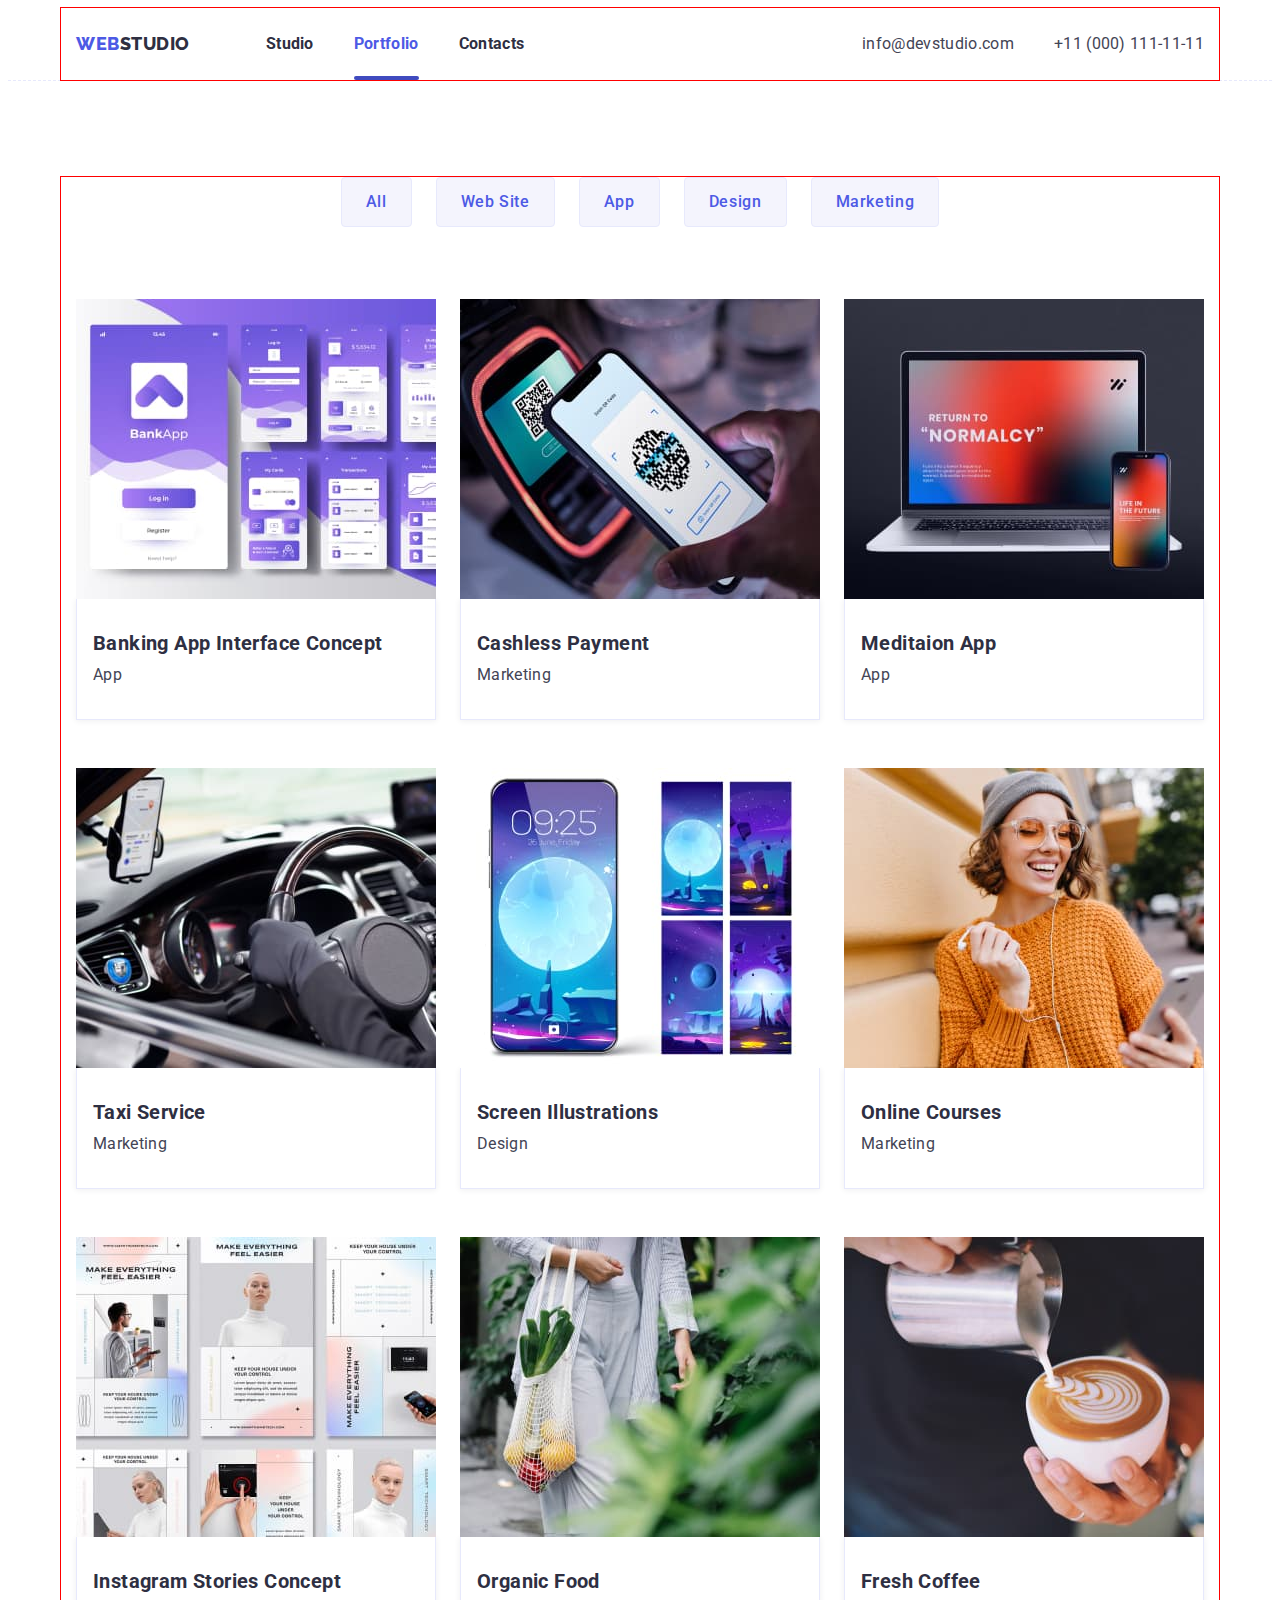
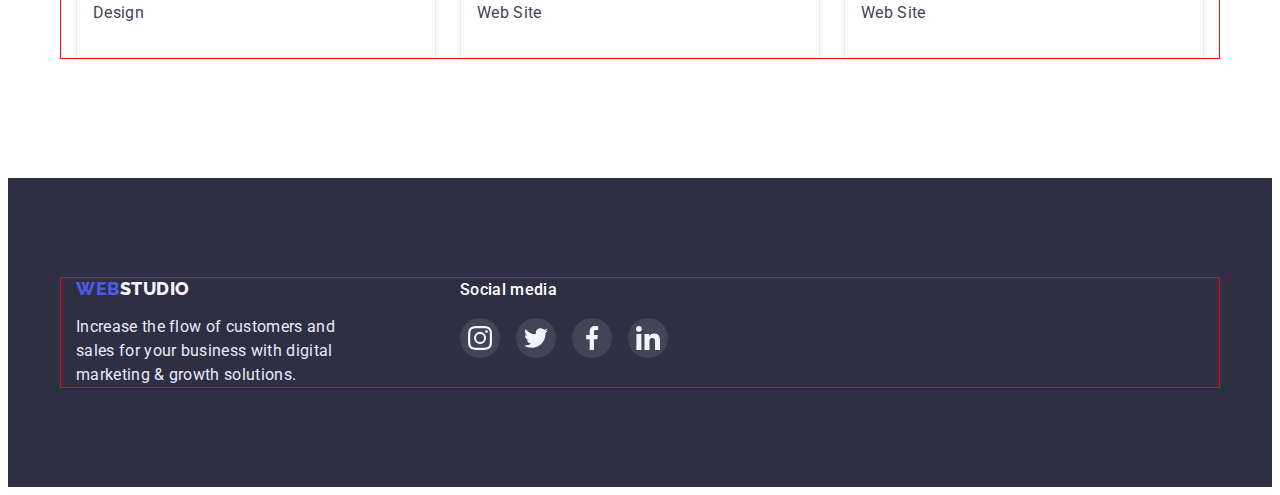
==== portfolio.html @ f3949ef2 "1" ====
<!DOCTYPE html>
<html lang="en">
  <head>
    <meta charset="UTF-8" />
    <meta http-equiv="X-UA-Compatible" content="IE=edge" />
    <meta name="viewport" content="width=device-width, initial-scale=1.0" />
    <title>Document</title>
    <link
      rel="stylesheet"
      href="https://cdnjs.cloudflare.com/ajax/libs/modern-normalize/1.1.0/modern-normalize.min.css"
      integrity="sha512-wpPYUAdjBVSE4KJnH1VR1HeZfpl1ub8YT/NKx4PuQ5NmX2tKuGu6U/JRp5y+Y8XG2tV+wKQpNHVUX03MfMFn9Q=="
      crossorigin="anonymous"
      referrerpolicy="no-referrer"
    />
    <link rel="stylesheet" href="./css/style.css" />
    <link rel="preconnect" href="https://fonts.googleapis.com" />
    <link rel="preconnect" href="https://fonts.gstatic.com" crossorigin />
    <link
      href="https://fonts.googleapis.com/css2?family=Montserrat:wght@400;700&family=Raleway:wght@800&family=Roboto:wght@400;500;700;900&display=swap"
      rel="stylesheet"
    />
  </head>
  <body>
    <header class="header">
      <div class="container header-container">
        <nav class="header-navigation">
          <a href="/" class="logo logo-color link">
            <span class="logo-accent">Web</span>Studio</a
          >
          <ul class="site-nav list">
            <li class="item">
              <a href="./index.html" class="link">Studio</a>
            </li>
            <li class="item">
              <a href="./portfolio.html" class="link current">Portfolio</a>
            </li>
            <li class="item"><a href="" class="link">Contacts</a></li>
          </ul>
        </nav>

        <!--Contakts-->
        <ul class="list contacts">
          <li>
            <a class="link link-text" href="mailto:info@devstudio.com"
              >info@devstudio.com</a
            >
          </li>
          <li>
            <a class="link link-text" href="tel:+11(000)111-11-11"
              >+11 (000) 111-11-11</a
            >
          </li>
        </ul>
      </div>
    </header>

    <main>
      <!-- ---------Portfolio--------- -->

      <section class="section-portfolio">
        <div class="container">
          <h1 class="visualy-hidden">Our portfolio</h1>
          <ul class="services">
            <li class="services-filter">
              <button type="button" class="services-button">All</button>
            </li>
            <li class="services-filter">
              <button type="button" class="services-button">Web Site</button>
            </li>
            <li class="services-filter">
              <button type="button" class="services-button">App</button>
            </li>
            <li class="services-filter">
              <button type="button" class="services-button">Design</button>
            </li>
            <li class="services-filter">
              <button type="button" class="services-button">Marketing</button>
            </li>
          </ul>

          <!-- ----------Services-list----------- -->
          <ul class="services-list">
            <li class="item types-services">
              <a class="services-wrap">
                <div class="services-item-wrap">
                  <img
                    src="./images/Portfolio1.jpg"
                    alt="application tabs from the phone"
                    width="360"
                  />
                  <p class="services-overlay">
                    14 Stylish and User-Friendly App Design Concepts · Task Manager
                    App · Calorie Tracker App · Exotic Fruit Ecommerce App · Cloud
                    Storage App
                  </p>
                </div>
                <div class="services-captions">
                  <h3 class="section-title">Banking App Interface Concept</h3>
                  <p class="section-text">App</p>
                </div>
              </a>
            </li>
            <li class="item types-services">
              <div class="services-item-wrap">
                <img
                  src="./images/Portfolio2.jpg"
                  alt="blue background"
                  width="360"
                />
                <p class="services-overlay">
                  14 Stylish and User-Friendly App Design Concepts · Task Manager
                  App · Calorie Tracker App · Exotic Fruit Ecommerce App · Cloud
                  Storage App
                </p>
              </div>
              <div class="services-captions">
                <h3 class="section-title">Cashless Payment</h3>
                <p class="section-text">Marketing</p>
              </div>
            </li>
            <li class="item types-services">
              <div class="services-item-wrap">
                <img
                  src="./images/Portfolio3.jpg"
                  alt="an image of a laptop and a smartphone"
                  width="360"
                />
                <p class="services-overlay">
                  14 Stylish and User-Friendly App Design Concepts · Task Manager
                  App · Calorie Tracker App · Exotic Fruit Ecommerce App · Cloud
                  Storage App
                </p>
              </div>
              <div class="services-captions">
                <h3 class="section-title">Meditaion App</h3>
                <p class="section-text">App</p>
              </div>
            </li>
            <li class="item types-services">
              <div class="services-item-wrap">
                <img
                  src="./images/Portfolio4.jpg"
                  alt="smartphone taxi service application"
                  width="360"
                />
                <p class="services-overlay">
                  14 Stylish and User-Friendly App Design Concepts · Task Manager
                  App · Calorie Tracker App · Exotic Fruit Ecommerce App · Cloud
                  Storage App
                </p>
              </div>
              <div class="services-captions">
                <h3 class="section-title">Taxi Service</h3>
                <p class="section-text">Marketing</p>
              </div>
            </li>
            <li class="item types-services">
              <div class="services-item-wrap">
                <img
                  src="./images/Portfolio5.jpg"
                  alt="screen Illustrations with Moon and Space"
                  width="360"
                />
                <p class="services-overlay">
                  14 Stylish and User-Friendly App Design Concepts · Task Manager
                  App · Calorie Tracker App · Exotic Fruit Ecommerce App · Cloud
                  Storage App
                </p>
              </div>
              <div class="services-captions">
                <h3 class="section-title">Screen Illustrations</h3>
                <p class="section-text">Design</p>
              </div>
            </li>
            <li class="item types-services">
             <div class="services-item-wrap">
                <img
                  src="./images/Portfolio6.jpg"
                  alt="a woman in headphones with a smartphone listens to music or courses"
                  width="360"
                />
                <p class="services-overlay">
                  14 Stylish and User-Friendly App Design Concepts · Task Manager
                  App · Calorie Tracker App · Exotic Fruit Ecommerce App · Cloud
                  Storage App
                </p>
             </div>
              <div class="services-captions">
                <h3 class="section-title">Online Courses</h3>
                <p class="section-text">Marketing</p>
              </div>
            </li>
            <li class="item types-services">
              <div class="services-item-wrap">
                <img
                  src="./images/Portfolio7.jpg"
                  alt="application with instagram stories concept"
                  width="360"
                />
                <p class="services-overlay">
                  14 Stylish and User-Friendly App Design Concepts · Task Manager
                  App · Calorie Tracker App · Exotic Fruit Ecommerce App · Cloud
                  Storage App
                </p>
              </div>
              <div class="services-captions">
                <h3 class="section-title">Instagram Stories Concept</h3>
                <p class="section-text">Design</p>
              </div>
            </li>
            <li class="item types-services">
              <div class="services-item-wrap">
                <img
                  src="./images/Portfolio8.jpg"
                  alt="mesh bag with organic food"
                  width="360"
                />
                <p class="services-overlay">
                  14 Stylish and User-Friendly App Design Concepts · Task Manager
                  App · Calorie Tracker App · Exotic Fruit Ecommerce App · Cloud
                  Storage App
                </p>
              </div>
              <div class="services-captions">
                <h3 class="section-title">Organic Food</h3>
                <p class="section-text">Web Site</p>
              </div>
            </li>
            <li class="item types-services">
              <div class="services-item-wrap">
                <img
                  src="./images/Portfolio9.jpg"
                  alt="a cup coffee with milk"
                  width="360"
                />
                <p class="services-overlay">
                  14 Stylish and User-Friendly App Design Concepts · Task Manager
                  App · Calorie Tracker App · Exotic Fruit Ecommerce App · Cloud
                  Storage App
                </p>
              </div>
              <div class="services-captions">
                <h3 class="section-title">Fresh Coffee</h3>
                <p class="section-text">Web Site</p>
              </div>
            </li>
          </ul>
        </div>
      </section>
    </main>
    <!--Footer-->
    <footer class="footer">
      <div class="container footer-cover">
        <div>
          <a href="/" class="footer-logo link">
            <span class="logo-accent">Web</span> Studio
          </a>
          <p class="footer-text">
            Increase the flow of customers and sales for your business with
            digital marketing & growth solutions.
          </p>
        </div>
        <div class="footer-soc">
          <p class="footer-media">Social media</p>
          <ul class="footer-list list">
            <li class="footer-item">
              <a href="" class="footer-link link">
                <svg class="footer-icons">
                  <use
                    href="./images/icons.svg#icon-instagram"
                    width="24"
                    height="24"
                  ></use>
                </svg>
              </a>
            </li>
            <li class="footer-item">
              <a href="" class="footer-link link">
                <svg class="footer-icons">
                  <use
                    href="./images/icons.svg#icon-twitter"
                    width="24"
                    height="24"
                  ></use>
                </svg>
              </a>
            </li>
            <li class="footer-item">
              <a href="" class="footer-link link">
                <svg class="footer-icons">
                  <use
                    href="./images/icons.svg#icon-facebook"
                    width="24"
                    height="24"
                  ></use>
                </svg>
              </a>
            </li>
            <li class="footer-item">
              <a href="" class="footer-link link">
                <svg class="footer-icons">
                  <use
                    href="./images/icons.svg#icon-linkedin"
                    width="24"
                    height="24"
                  ></use>
                </svg>
              </a>
            </li>
          </ul>
        </div>
      </div>
    </footer>
  </body>
</html>
---- css/style.css ----
:root {
  --primary-text-color: #434455;
  --nav-text-color: #2e2f42;
  --title-text-color: #2e2f42;
  --accent-color: #4d5ae5;
  --hover-background-color: #404BBF;
  --second-accent-color: #ffffff;
  --logo-color: #2e2f42;
  --team-name-color: #2e2f42;
  --section-title-color: #2e2f42;
  --background-dark-color: #2e2f42;
  --background-light-color: #f4f4fd;
  --customers-icon-color: #8E8F99;
}

body {
  background-color: #ffffff;
  color: var(--primary-text-color);
  font-family: "Roboto", sans-serif;
}

* {
  box-sizing: border-box;
}

h1,
h2,
h3,
h4,
h5,
h6,
p {
  margin: 0;
}

ul,
ol {
  margin: 0;
  padding-left: 0;
}

img {
  display: block;
  max-width: 100%;
  height: auto;
}

.container {
  width: 1158px;
  padding-left: 15px;
  padding-right: 15px;
  margin: 0 auto;
  outline: 1px solid red;
}

ul {
  list-style: none;
}

.list {
  list-style: none;
}

.link {
  text-decoration: none;
}

/* ---------Header------------ */


.header {
  border-bottom-width: 1px;
  border-bottom-style: dashed;
  border-bottom-color: #E7E9FC;
}

.header-container {
  display: flex;
}

.header-navigation {
  display: flex;
  align-items: center;
  margin-right: auto;
}

.logo {
  display: flex;
  align-items: center;
  padding-top: 24px;
  padding-bottom: 24px;
  margin-right: 76px;

  font-family: "Raleway";
  font-weight: 800;
  font-size: 18px;
  line-height: 1.33;
  letter-spacing: 0.03em;
  text-transform: uppercase;
  color: var(--logo-color);
}

.logo-accent {
  color: var(--accent-color);
}

/*----- Site nav------ */
.site-nav {
  display: flex;
}

.site-nav .item {
  margin-right: 40px;
}

.site-nav .item:last-child {
  margin-right: 0;
}

.site-nav .link {
  position: relative;
  display: block;
  padding-top: 24px;
  padding-bottom: 24px;

  font-weight: 700;
  font-size: 16px;
  line-height: 1.5;
  letter-spacing: 0.02em;
  color: var(--nav-text-color);

  transition: color 250ms cubic-bezier(0.4, 0, 0.2, 1);
}

.site-nav .link.current::after {
  content: '';
  position: absolute;
  width: 100%;
  height: 4px;
  left: 0;
  bottom: 0;
  background: var(--hover-background-color);
  border-radius: 2px;
}

.site-nav .link.current {
  color: var(--accent-color);
}

.site-nav .link:hover,
.site-nav .link:focus {
  color: var(--accent-color);
}

/* ------ Contacts------- */
.contacts {
  display: flex;
  align-items: center;
  gap: 40px;
}

.link-text {
  display: block;
  padding-top: 24px;
  padding-bottom: 24px;

  font-size: 16px;
  line-height: 1.5;
  letter-spacing: 0.02em;
  color: var(--primary-text-color);

  transition: color 250ms cubic-bezier(0.4, 0, 0.2, 1);
}

.link-text:hover,
.link-text:focus {
  color: var(--accent-color);
}

/* ---------Hero-------- */

.hero-wrap {
  background-image: linear-gradient(rgba(46, 47, 66, 0.7), rgba(46, 47, 66, 0.7)), url(../images/hero-bg.jpg);
  background-repeat: no-repeat;
  background-position: center;
  background-size: cover;
  max-width: 1440px;
  margin: 0 auto;

}

.hero {
  /* background-color: var(--background-dark-color); */
  text-align: center;
  padding-top: 192px;
  padding-bottom: 187px;
}

.hero-title {
  margin-bottom: 48px;
  font-size: 56px;
  line-height: 1.07;
  text-align: center;
  letter-spacing: 0.02em;
  color: #ffffff;
}

.hero>.container {
  align-items: center;
}

.hero-btn {
  margin: 0;
  border-color: var(--accent-color);
  box-shadow: 0px 4px 4px rgba(0, 0, 0, 0.15);
  border-radius: 4px;
  min-width: 169px;
  height: 56px;

  font-family: inherit;
  font-style: normal;
  font-weight: 700;
  font-size: 16px;
  line-height: 1.2;
  letter-spacing: 0.04em;
  color: #ffffff;
  cursor: pointer;
  background-color: var(--accent-color);
  transition: background-color 250ms cubic-bezier(0.4, 0, 0.2, 1), box-shadow 250ms cubic-bezier(0.4, 0, 0.2, 1);
}

.hero-btn:hover,
.hero-btn:focus {
  background-color: var(--hover-background-color);
  box-shadow: 0px 1px 6px rgba(46, 47, 66, 0.08), 0px 1px 1px rgba(46, 47, 66, 0.16), 0px 2px 1px rgba(46, 47, 66, 0.08);
}

/* ----Section 1 Our features----*/

.section {
  padding-top: 120px;
  padding-bottom: 120px;
}

.section.features {
  padding-bottom: 0;
}

.visualy-hidden {
  position: absolute;
  width: 1px;
  height: 1px;
  /* margin: -1px; */
  border: 0;
  padding: 0;
  white-space: nowrap;
  clip-path: inset(100%);
  clip: rect(0 0 0 0);
  overflow: hidden;
}

.feateres-icon {
  display: flex;
  justify-content: center;
  align-items: center;
  height: 112px;
  width: 264px;
  border-radius: 4px;
  margin-bottom: 8px;
  background-color: var(--background-light-color);

}

.features-list {
  display: flex;
}

.features-icon-link {
  display: block;
  background-color: #F4F4FD;
}

.features-title {
  margin-bottom: 8px;

  font-size: 20px;
  line-height: 1.2;
  letter-spacing: 0.02em;
  color: #2e2f42;
}

.features-list .item {
  width: calc((100%-72px)/4);
  margin-right: 24px;
}

.features-list .item:last-child {
  margin-right: 0;
}

.features-text {
  font-size: 16px;
  line-height: 1.5;
  letter-spacing: 0.02em;
  color: var(--primary-text-color);
  text-align: left;
}

/*----- Section2 What are we doing---- */

.our-work-title {
  margin-bottom: 72px;

  font-size: 36px;
  line-height: 1.11;
  text-align: center;
  letter-spacing: 0.02em;
  text-transform: capitalize;
  color: var(--title-text-color);
}

.our-work-list {
  display: flex;
}

.our-work-list .item+.item {
  margin-left: 24px;
}

/* ------Section 3 Our team------ */
.team {
  background-color: var(--background-light-color);
}

.team-title {
  margin-bottom: 72px;
  font-size: 36px;
  line-height: 1.11;
  text-align: center;
  text-transform: capitalize;
  color: var(--title-text-color);
}

.team-list {
  display: flex;
  align-items: center;
  text-align: center;
}

.team-list .item {
  margin-right: 24px;
  background-color: var(--second-accent-color);
  box-shadow: 0px 1px 6px rgba(46, 47, 66, 0.08), 0px 1px 1px rgba(46, 47, 66, 0.16), 0px 2px 1px rgba(46, 47, 66, 0.08);
  border-radius: 0px 0px 4px 4px;
}

.team-list .item:last-child {
  margin-right: 0;
}

.team-contant {
  padding-top: 32px;
  padding-bottom: 32px;
}

.team-name {
  margin-bottom: 8px;

  font-size: 20px;
  line-height: 1.2;
  text-align: center;
  color: var(--team-name-color);
}

.team-text {
  font-size: 16px;
  line-height: 1.5;
  text-align: center;
  color: var(--primary-text-color);
  margin-bottom: 8px;
}

.team-soc-list {
  display: flex;
  justify-content: center;
  gap: 24px;
}

.team-soc-item {
  width: 40px;
  height: 40px;
}

.team-soc-link {
  display: flex;

  width: 100%;
  height: 100%;
  align-items: center;
  justify-content: center;
  background-color: var(--accent-color);
  border-radius: 50%;

  transition: background-color 250ms cubic-bezier(0.4, 0, 0.2, 1);
}

.team-soc-link:hover,
.team-soc-link:focus {
  background-color: var(--hover-background-color);
}

.team-soc-icon {
  fill: var(--background-light-color);
}

/* ---------Customers------- */
.section-customers {
  padding-top: 130px;
  padding-bottom: 130px;
}

.customers-title {
  font-size: 36px;
  line-height: 1.11;
  text-align: center;
  letter-spacing: 0.02em;
  text-transform: capitalize;
  color: var(--section-title-color);
  margin-bottom: 72px;
}

.customers-list {
  display: flex;
  gap: 24px;
}

.customers-item {
  width: calc((100% - 120px) / 6);
  height: 88px;
}

.customers-link {
  display: flex;
  align-items: center;
  justify-content: center;
  width: 100%;
  height: 100%;
  background-color: var(--second-accent-color);
  border: 1px solid #8E8F99;
  border-radius: 4px;
  transition: border-color 250ms cubic-bezier(0.4, 0, 0.2, 1);
}

.icons {
  fill: var(--customers-icon-color);
  transition: fill 250ms cubic-bezier(0.4, 0, 0.2, 1);
}

.customers-link:hover,
.customers-link:focus {
  border-color: var(--hover-background-color);
}

.customers-link:hover .icons,
.customers-link:focus .icons {
  fill: var(--hover-background-color);
}

/*--------- Footer------- */
.footer {
  padding-top: 100px;
  padding-bottom: 100px;
  background-color: var(--background-dark-color);
}

.footer-cover {
  display: flex;
  gap: 120px;
}

.footer-logo {
  margin-bottom: 16px;

  font-family: "Raleway";
  font-weight: 800;
  font-size: 18px;
  line-height: 1.17;
  display: flex;
  align-items: center;
  letter-spacing: 0.03em;
  text-transform: uppercase;
  color: var(--background-light-color);
}

.footer-text {
  font-size: 16px;
  line-height: 1.5;
  letter-spacing: 0.02em;
  color: #e7e9fc;
  width: 264px;
  justify-content: flex-start;
}

.footer-media {
  font-weight: 500;
  font-size: 16px;
  line-height: 1.5;
  letter-spacing: 0.02em;
  color: var(--second-accent-color);
  margin-bottom: 16px;
}

.footer-list {
  display: flex;
  gap: 16px;
}

.footer-item {
  width: 40px;
  height: 40px;
}

.footer-link {
  display: flex;
  align-items: center;
  justify-content: center;
  width: 100%;
  height: 100%;
  background-color: rgba(255, 255, 255, 0.1);
  border-radius: 50%;
  transition: background-color 250ms cubic-bezier(0.4, 0, 0.2, 1);
}

.footer-icons {
  width: 24px;
  height: 24px;
  fill: var(--background-light-color);
}


.footer-link:hover,
.footer-link:focus {
  background-color: #31D0AA;
}

/* ---------------Modal window-------- */

.backdrop {
  position: fixed;
  top: 0;
  width: 100%;
  height: 100%;
  background-color: rgba(46, 47, 66, 0.4);
  box-shadow: 0px 1px 1px rgba(0, 0, 0, 0.14), 0px 1px 3px rgba(0, 0, 0, 0.12), 0px 2px 1px rgba(0, 0, 0, 0.2);
  border-radius: 4px;
  transition: opacity 500ms cubic-bezier(0.4, 0, 0.2, 1),visibility 500ms cubic-bezier(0.4, 0, 0.2, 1);

}
.backdrop.is-hidden .modal {
  transform: translate(-50%, -50%) scale(0);
  
}
.modal {
  position: absolute;
  top: 50%;
  left: 50%;
  transform: translate(-50%, -50%) scale(1);
  transition: transform 1000ms cubic-bezier(0.4, 0, 0.2, 1);
  width: 408px;
  min-height: 576px;
  background-color: #FCFCFC;
  box-shadow: 0px 1px 1px rgba(0, 0, 0, 0.14), 0px 1px 3px rgba(0, 0, 0, 0.12), 0px 2px 1px rgba(0, 0, 0, 0.2);
  border-radius: 4px; 
}

.modal-close {
  position: absolute;
  right: 24px;
  top: 24px;
  padding: 8px;
  width: 24px;
  height: 24px;

  background-color: #E7E9FC;
  
  border-radius: 50%;
  border: 1px solid rgba(0, 0, 0, 0.1);
}
.modal-close:hover,
.modal-close:focus {
  background-color:var(--hover-background-color);
}
.modal-close-icon{
  fill: #000000;
}
.modal-close:hover .modal-close-icon
.modal-close:focus .modal-close-icon {
  fill:var(--second-accent-color) ;
}
.is-hidden {
  opacity: 0;
  visibility: hidden;
  pointer-events: none;
}













/*============== Portfolio======= */

.section-portfolio {
  padding-top: 96px;
  padding-bottom: 120px;
}

.services-button {
  padding-top: 12px;
  padding-right: 24px;
  padding-bottom: 12px;
  padding-left: 24px;
  font-family: inherit;
  font-weight: 500;
  font-size: 16px;
  line-height: 1.5;
  display: flex;
  align-items: center;
  text-align: center;
  letter-spacing: 0.04em;
  color: var(--accent-color);
  cursor: pointer;
  background-color: var(--background-light-color);
  border: 1px solid #e7e9fc;
  border-radius: 4px;
  transition: color 250ms cubic-bezier(0.4, 0, 0.2, 1), background-color 250ms cubic-bezier(0.4, 0, 0.2, 1), border 250ms cubic-bezier(0.4, 0, 0.2, 1),
    box-shadow 250ms cubic-bezier(0.4, 0, 0.2, 1);
}

.services-button:hover,
.services-button:focus {
  color: var(--second-accent-color);
  background-color: var(--accent-color);
  border: #404BBF;
  box-shadow: 0px 3px 1px rgba(0, 0, 0, 0.1), 0px 2px 1px rgba(0, 0, 0, 0.08), 0px 2px 2px rgba(0, 0, 0, 0.12);
}

.services {
  display: flex;
  justify-content: center;
  gap: 24px;
}

.services-list {
  display: flex;
  flex-wrap: wrap;
  column-gap: 24px;
  row-gap: 48px;
  margin-top: 72px;
}

.services-list .item {
  width: calc((100% - 48px) / 3);
  /* margin-right: 24px;
  margin-bottom: 48px; */


}

/* .services-list .item:nth-child(3n) {
  margin-right: 0;
}

.services-list .item:nth-last-child(-n+3) {
  margin-bottom: 0;
} */

.types-services:hover .services-captions,
.types-services:focus .services-captions {
  box-shadow: 0px 1px 6px rgba(46, 47, 66, 0.08), 0px 1px 1px rgba(46, 47, 66, 0.16), 0px 2px 1px rgba(46, 47, 66, 0.08);
  border: 0.5px solid #F4F4FD;
}

.services-item-wrap {
  position: relative;
  overflow: hidden;
}

.services-overlay {
  position: absolute;
  top: 0;
  height: 100%;
  transform: translateY(100%);
  transition: transform 250ms cubic-bezier(0.4, 0, 0.2, 1);

  padding-left: 32px;
  padding-right: 32px;
  padding-top: 40px;
  padding-bottom: 164px;

  font-size: 16px;
  line-height: 1.5;
  letter-spacing: 0.02em;
  color: var(--background-light-color);
  background-color: var(--accent-color);

}

.types-services:hover .services-overlay,
.types-services:focus .services-overlay {
  transform: translateY(0);
  transition: transform 250ms cubic-bezier(0.4, 0, 0.2, 1);
}

.services-captions {
  padding-top: 32px;
  padding-bottom: 32px;
  border-right: 1px solid #E7E9FC;
  border-bottom: 1px solid #E7E9FC;
  border-left: 1px solid #E7E9FC;
  box-shadow: 0px 1px 6px rgba(46, 47, 66, 0.08);
}

.section-title {
  margin-bottom: 8px;
  padding-left: 16px;
  text-align: left;

  font-size: 20px;
  line-height: 1.2;
  letter-spacing: 0.02em;
  color: var(--section-title-color);
}

.section-text {
  padding-left: 16px;

  text-align: left;
  font-size: 16px;
  line-height: 1.5;
  letter-spacing: 0.02em;
  color: var(--primary-text-color);
}
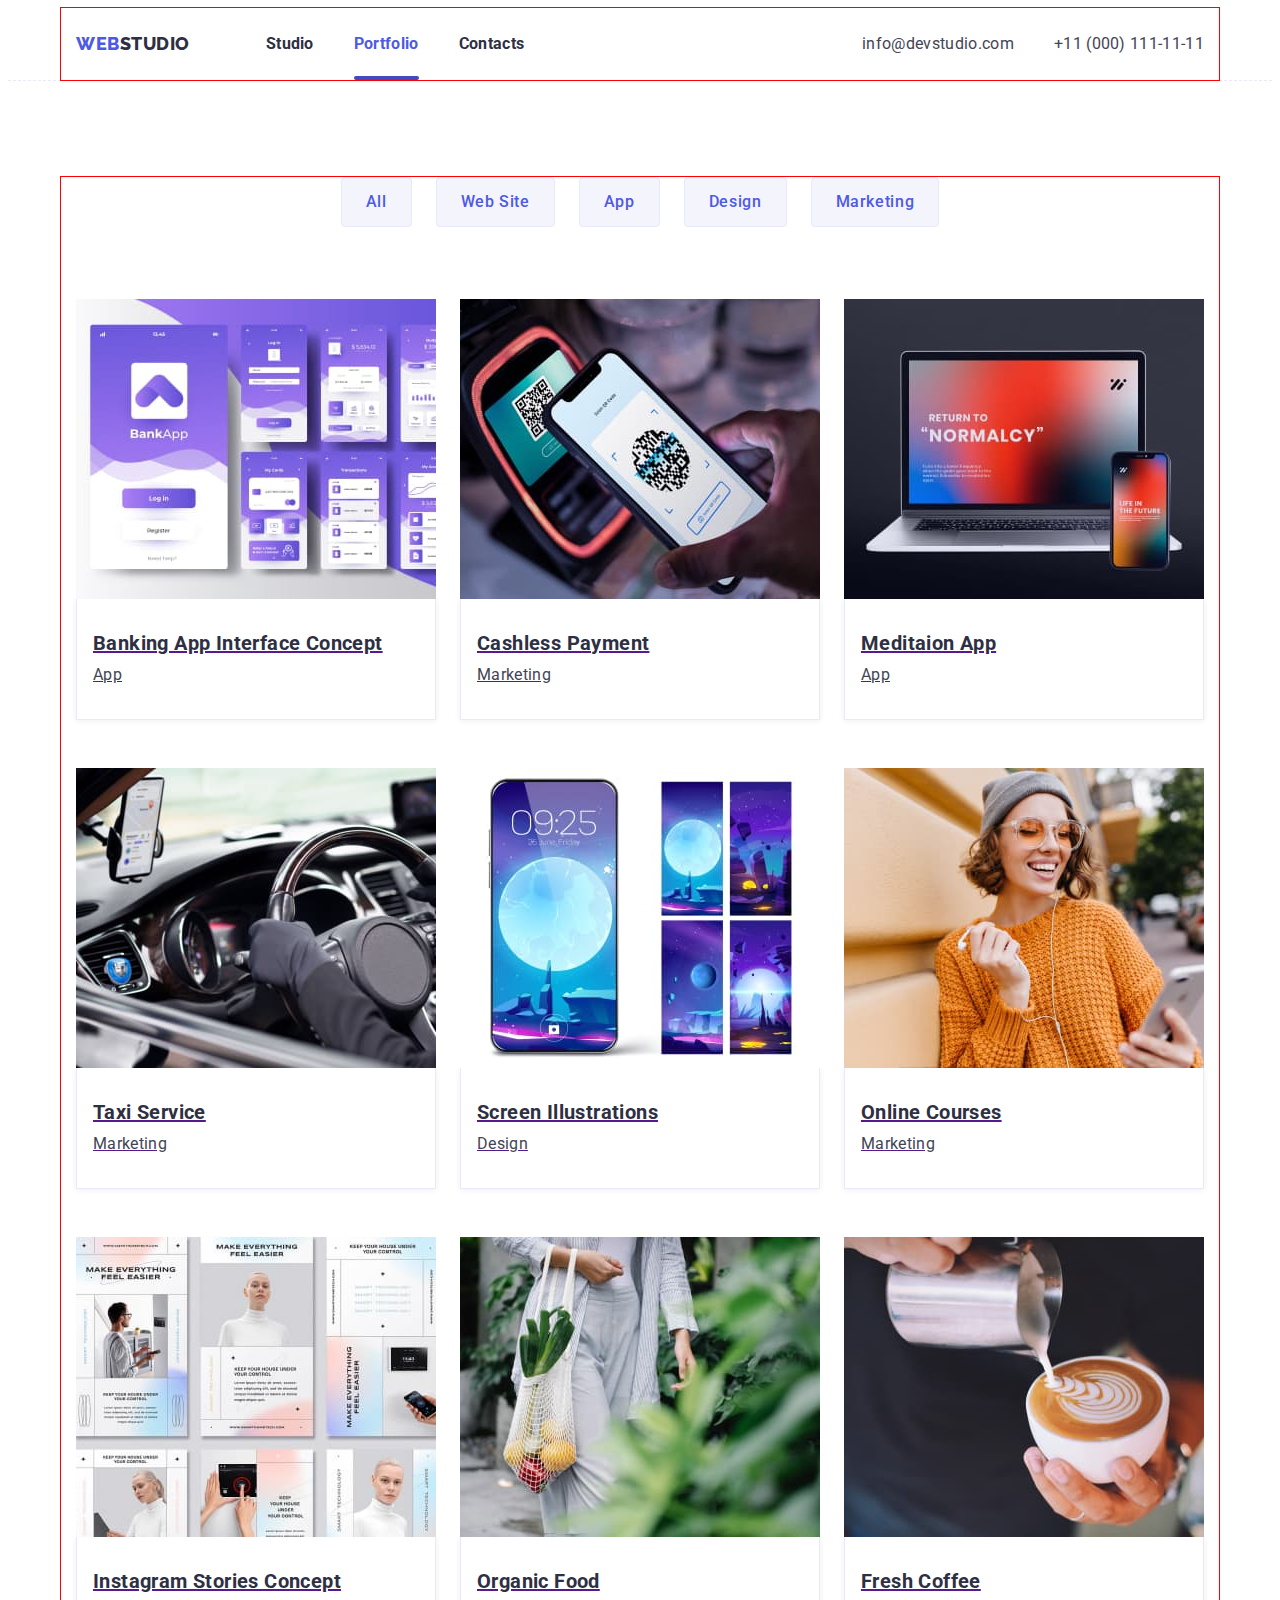
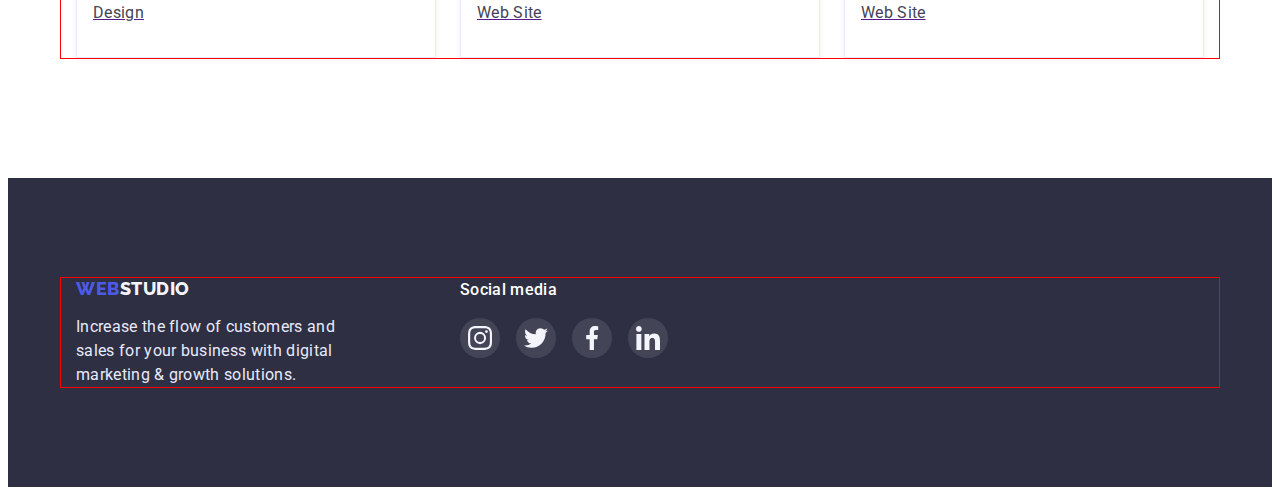
==== commit ebc03500: "посилання в li" ====
--- a/portfolio.html
+++ b/portfolio.html
@@ -81,7 +81,7 @@
           <!-- ----------Services-list----------- -->
           <ul class="services-list">
             <li class="item types-services">
-              <a class="services-wrap">
+              <a href="" class="services-wrap">
                 <div class="services-item-wrap">
                   <img
                     src="./images/Portfolio1.jpg"
@@ -101,148 +101,164 @@
               </a>
             </li>
             <li class="item types-services">
-              <div class="services-item-wrap">
-                <img
-                  src="./images/Portfolio2.jpg"
-                  alt="blue background"
-                  width="360"
-                />
-                <p class="services-overlay">
-                  14 Stylish and User-Friendly App Design Concepts · Task Manager
-                  App · Calorie Tracker App · Exotic Fruit Ecommerce App · Cloud
-                  Storage App
-                </p>
-              </div>
-              <div class="services-captions">
-                <h3 class="section-title">Cashless Payment</h3>
-                <p class="section-text">Marketing</p>
-              </div>
-            </li>
-            <li class="item types-services">
-              <div class="services-item-wrap">
-                <img
-                  src="./images/Portfolio3.jpg"
-                  alt="an image of a laptop and a smartphone"
-                  width="360"
-                />
-                <p class="services-overlay">
-                  14 Stylish and User-Friendly App Design Concepts · Task Manager
-                  App · Calorie Tracker App · Exotic Fruit Ecommerce App · Cloud
-                  Storage App
-                </p>
-              </div>
-              <div class="services-captions">
-                <h3 class="section-title">Meditaion App</h3>
-                <p class="section-text">App</p>
-              </div>
-            </li>
-            <li class="item types-services">
-              <div class="services-item-wrap">
-                <img
-                  src="./images/Portfolio4.jpg"
-                  alt="smartphone taxi service application"
-                  width="360"
-                />
-                <p class="services-overlay">
-                  14 Stylish and User-Friendly App Design Concepts · Task Manager
-                  App · Calorie Tracker App · Exotic Fruit Ecommerce App · Cloud
-                  Storage App
-                </p>
-              </div>
-              <div class="services-captions">
-                <h3 class="section-title">Taxi Service</h3>
-                <p class="section-text">Marketing</p>
-              </div>
-            </li>
-            <li class="item types-services">
-              <div class="services-item-wrap">
-                <img
-                  src="./images/Portfolio5.jpg"
-                  alt="screen Illustrations with Moon and Space"
-                  width="360"
-                />
-                <p class="services-overlay">
-                  14 Stylish and User-Friendly App Design Concepts · Task Manager
-                  App · Calorie Tracker App · Exotic Fruit Ecommerce App · Cloud
-                  Storage App
-                </p>
-              </div>
-              <div class="services-captions">
-                <h3 class="section-title">Screen Illustrations</h3>
-                <p class="section-text">Design</p>
-              </div>
-            </li>
-            <li class="item types-services">
-             <div class="services-item-wrap">
-                <img
-                  src="./images/Portfolio6.jpg"
-                  alt="a woman in headphones with a smartphone listens to music or courses"
-                  width="360"
-                />
-                <p class="services-overlay">
-                  14 Stylish and User-Friendly App Design Concepts · Task Manager
-                  App · Calorie Tracker App · Exotic Fruit Ecommerce App · Cloud
-                  Storage App
-                </p>
-             </div>
-              <div class="services-captions">
-                <h3 class="section-title">Online Courses</h3>
-                <p class="section-text">Marketing</p>
-              </div>
-            </li>
-            <li class="item types-services">
-              <div class="services-item-wrap">
-                <img
-                  src="./images/Portfolio7.jpg"
-                  alt="application with instagram stories concept"
-                  width="360"
-                />
-                <p class="services-overlay">
-                  14 Stylish and User-Friendly App Design Concepts · Task Manager
-                  App · Calorie Tracker App · Exotic Fruit Ecommerce App · Cloud
-                  Storage App
-                </p>
-              </div>
-              <div class="services-captions">
-                <h3 class="section-title">Instagram Stories Concept</h3>
-                <p class="section-text">Design</p>
-              </div>
-            </li>
-            <li class="item types-services">
-              <div class="services-item-wrap">
-                <img
-                  src="./images/Portfolio8.jpg"
-                  alt="mesh bag with organic food"
-                  width="360"
-                />
-                <p class="services-overlay">
-                  14 Stylish and User-Friendly App Design Concepts · Task Manager
-                  App · Calorie Tracker App · Exotic Fruit Ecommerce App · Cloud
-                  Storage App
-                </p>
-              </div>
-              <div class="services-captions">
-                <h3 class="section-title">Organic Food</h3>
-                <p class="section-text">Web Site</p>
-              </div>
-            </li>
-            <li class="item types-services">
-              <div class="services-item-wrap">
-                <img
-                  src="./images/Portfolio9.jpg"
-                  alt="a cup coffee with milk"
-                  width="360"
-                />
-                <p class="services-overlay">
-                  14 Stylish and User-Friendly App Design Concepts · Task Manager
-                  App · Calorie Tracker App · Exotic Fruit Ecommerce App · Cloud
-                  Storage App
-                </p>
-              </div>
-              <div class="services-captions">
-                <h3 class="section-title">Fresh Coffee</h3>
-                <p class="section-text">Web Site</p>
-              </div>
+              <a href="" class="services-wrap">
+                <div class="services-item-wrap">
+                  <img
+                    src="./images/Portfolio2.jpg"
+                    alt="blue background"
+                    width="360"
+                  />
+                  <p class="services-overlay">
+                    14 Stylish and User-Friendly App Design Concepts · Task Manager
+                    App · Calorie Tracker App · Exotic Fruit Ecommerce App · Cloud
+                    Storage App
+                  </p>
+                </div>
+                <div class="services-captions">
+                  <h3 class="section-title">Cashless Payment</h3>
+                  <p class="section-text">Marketing</p>
+                </div>
+              </a>
+            </li>
+            <li class="item types-services">
+              <a href="" class="services-wrap">
+                <div class="services-item-wrap">
+                  <img
+                    src="./images/Portfolio3.jpg"
+                    alt="an image of a laptop and a smartphone"
+                    width="360"
+                  />
+                  <p class="services-overlay">
+                    14 Stylish and User-Friendly App Design Concepts · Task Manager
+                    App · Calorie Tracker App · Exotic Fruit Ecommerce App · Cloud
+                    Storage App
+                  </p>
+                </div>
+                <div class="services-captions">
+                  <h3 class="section-title">Meditaion App</h3>
+                  <p class="section-text">App</p>
+                </div>
+              </a>
+            </li>
+            <li class="item types-services">
+              <a href="" class="services-wrap">
+                <div class="services-item-wrap">
+                  <img
+                    src="./images/Portfolio4.jpg"
+                    alt="smartphone taxi service application"
+                    width="360"
+                  />
+                  <p class="services-overlay">
+                    14 Stylish and User-Friendly App Design Concepts · Task Manager
+                    App · Calorie Tracker App · Exotic Fruit Ecommerce App · Cloud
+                    Storage App
+                  </p>
+                </div>
+                <div class="services-captions">
+                  <h3 class="section-title">Taxi Service</h3>
+                  <p class="section-text">Marketing</p>
+                </div>
+              </a>
+            </li>
+            <li class="item types-services">
+              <a href="" class="services-wrap">
+                <div class="services-item-wrap">
+                  <img
+                    src="./images/Portfolio5.jpg"
+                    alt="screen Illustrations with Moon and Space"
+                    width="360"
+                  />
+                  <p class="services-overlay">
+                    14 Stylish and User-Friendly App Design Concepts · Task Manager
+                    App · Calorie Tracker App · Exotic Fruit Ecommerce App · Cloud
+                    Storage App
+                  </p>
+                </div>
+                <div class="services-captions">
+                  <h3 class="section-title">Screen Illustrations</h3>
+                  <p class="section-text">Design</p>
+                </div>
+              </a>
+            </li>
+            <li class="item types-services">
+             <a href="" class="services-wrap">
+               <div class="services-item-wrap">
+                  <img
+                    src="./images/Portfolio6.jpg"
+                    alt="a woman in headphones with a smartphone listens to music or courses"
+                    width="360"
+                  />
+                  <p class="services-overlay">
+                    14 Stylish and User-Friendly App Design Concepts · Task Manager
+                    App · Calorie Tracker App · Exotic Fruit Ecommerce App · Cloud
+                    Storage App
+                  </p>
+               </div>
+                <div class="services-captions">
+                  <h3 class="section-title">Online Courses</h3>
+                  <p class="section-text">Marketing</p>
+                </div>
+             </a>
+            </li>
+            <li class="item types-services">
+              <a href="" class="services-wrap">
+                <div class="services-item-wrap">
+                  <img
+                    src="./images/Portfolio7.jpg"
+                    alt="application with instagram stories concept"
+                    width="360"
+                  />
+                  <p class="services-overlay">
+                    14 Stylish and User-Friendly App Design Concepts · Task Manager
+                    App · Calorie Tracker App · Exotic Fruit Ecommerce App · Cloud
+                    Storage App
+                  </p>
+                </div>
+                <div class="services-captions">
+                  <h3 class="section-title">Instagram Stories Concept</h3>
+                  <p class="section-text">Design</p>
+                </div>
+              </a>
+            </li>
+            <li class="item types-services">
+              <a href="" class="services-wrap">
+                <div class="services-item-wrap">
+                  <img
+                    src="./images/Portfolio8.jpg"
+                    alt="mesh bag with organic food"
+                    width="360"
+                  />
+                  <p class="services-overlay">
+                    14 Stylish and User-Friendly App Design Concepts · Task Manager
+                    App · Calorie Tracker App · Exotic Fruit Ecommerce App · Cloud
+                    Storage App
+                  </p>
+                </div>
+                <div class="services-captions">
+                  <h3 class="section-title">Organic Food</h3>
+                  <p class="section-text">Web Site</p>
+                </div>
+              </a>
+            </li>
+            <li class="item types-services">
+              <a href="" class="services-wrap">
+                <div class="services-item-wrap">
+                  <img
+                    src="./images/Portfolio9.jpg"
+                    alt="a cup coffee with milk"
+                    width="360"
+                  />
+                  <p class="services-overlay">
+                    14 Stylish and User-Friendly App Design Concepts · Task Manager
+                    App · Calorie Tracker App · Exotic Fruit Ecommerce App · Cloud
+                    Storage App
+                  </p>
+                </div>
+                <div class="services-captions">
+                  <h3 class="section-title">Fresh Coffee</h3>
+                  <p class="section-text">Web Site</p>
+                </div>
+              </a>
             </li>
           </ul>
         </div>
--- a/css/style.css
+++ b/css/style.css
@@ -553,13 +553,15 @@
   background-color: rgba(46, 47, 66, 0.4);
   box-shadow: 0px 1px 1px rgba(0, 0, 0, 0.14), 0px 1px 3px rgba(0, 0, 0, 0.12), 0px 2px 1px rgba(0, 0, 0, 0.2);
   border-radius: 4px;
-  transition: opacity 500ms cubic-bezier(0.4, 0, 0.2, 1),visibility 500ms cubic-bezier(0.4, 0, 0.2, 1);
-
-}
+  transition: opacity 500ms cubic-bezier(0.4, 0, 0.2, 1), visibility 500ms cubic-bezier(0.4, 0, 0.2, 1);
+
+}
+
 .backdrop.is-hidden .modal {
   transform: translate(-50%, -50%) scale(0);
-  
-}
+
+}
+
 .modal {
   position: absolute;
   top: 50%;
@@ -570,7 +572,7 @@
   min-height: 576px;
   background-color: #FCFCFC;
   box-shadow: 0px 1px 1px rgba(0, 0, 0, 0.14), 0px 1px 3px rgba(0, 0, 0, 0.12), 0px 2px 1px rgba(0, 0, 0, 0.2);
-  border-radius: 4px; 
+  border-radius: 4px;
 }
 
 .modal-close {
@@ -582,21 +584,24 @@
   height: 24px;
 
   background-color: #E7E9FC;
-  
+
   border-radius: 50%;
   border: 1px solid rgba(0, 0, 0, 0.1);
 }
+
 .modal-close:hover,
 .modal-close:focus {
-  background-color:var(--hover-background-color);
-}
-.modal-close-icon{
+  background-color: var(--hover-background-color);
+}
+
+.modal-close-icon {
   fill: #000000;
 }
-.modal-close:hover .modal-close-icon
-.modal-close:focus .modal-close-icon {
-  fill:var(--second-accent-color) ;
-}
+
+.modal-close:hover .modal-close-icon .modal-close:focus .modal-close-icon {
+  fill: var(--second-accent-color);
+}
+
 .is-hidden {
   opacity: 0;
   visibility: hidden;
@@ -713,8 +718,8 @@
 
 }
 
-.types-services:hover .services-overlay,
-.types-services:focus .services-overlay {
+.services-wrap:hover .services-overlay,
+.services-wrap:focus .services-overlay {
   transform: translateY(0);
   transition: transform 250ms cubic-bezier(0.4, 0, 0.2, 1);
 }
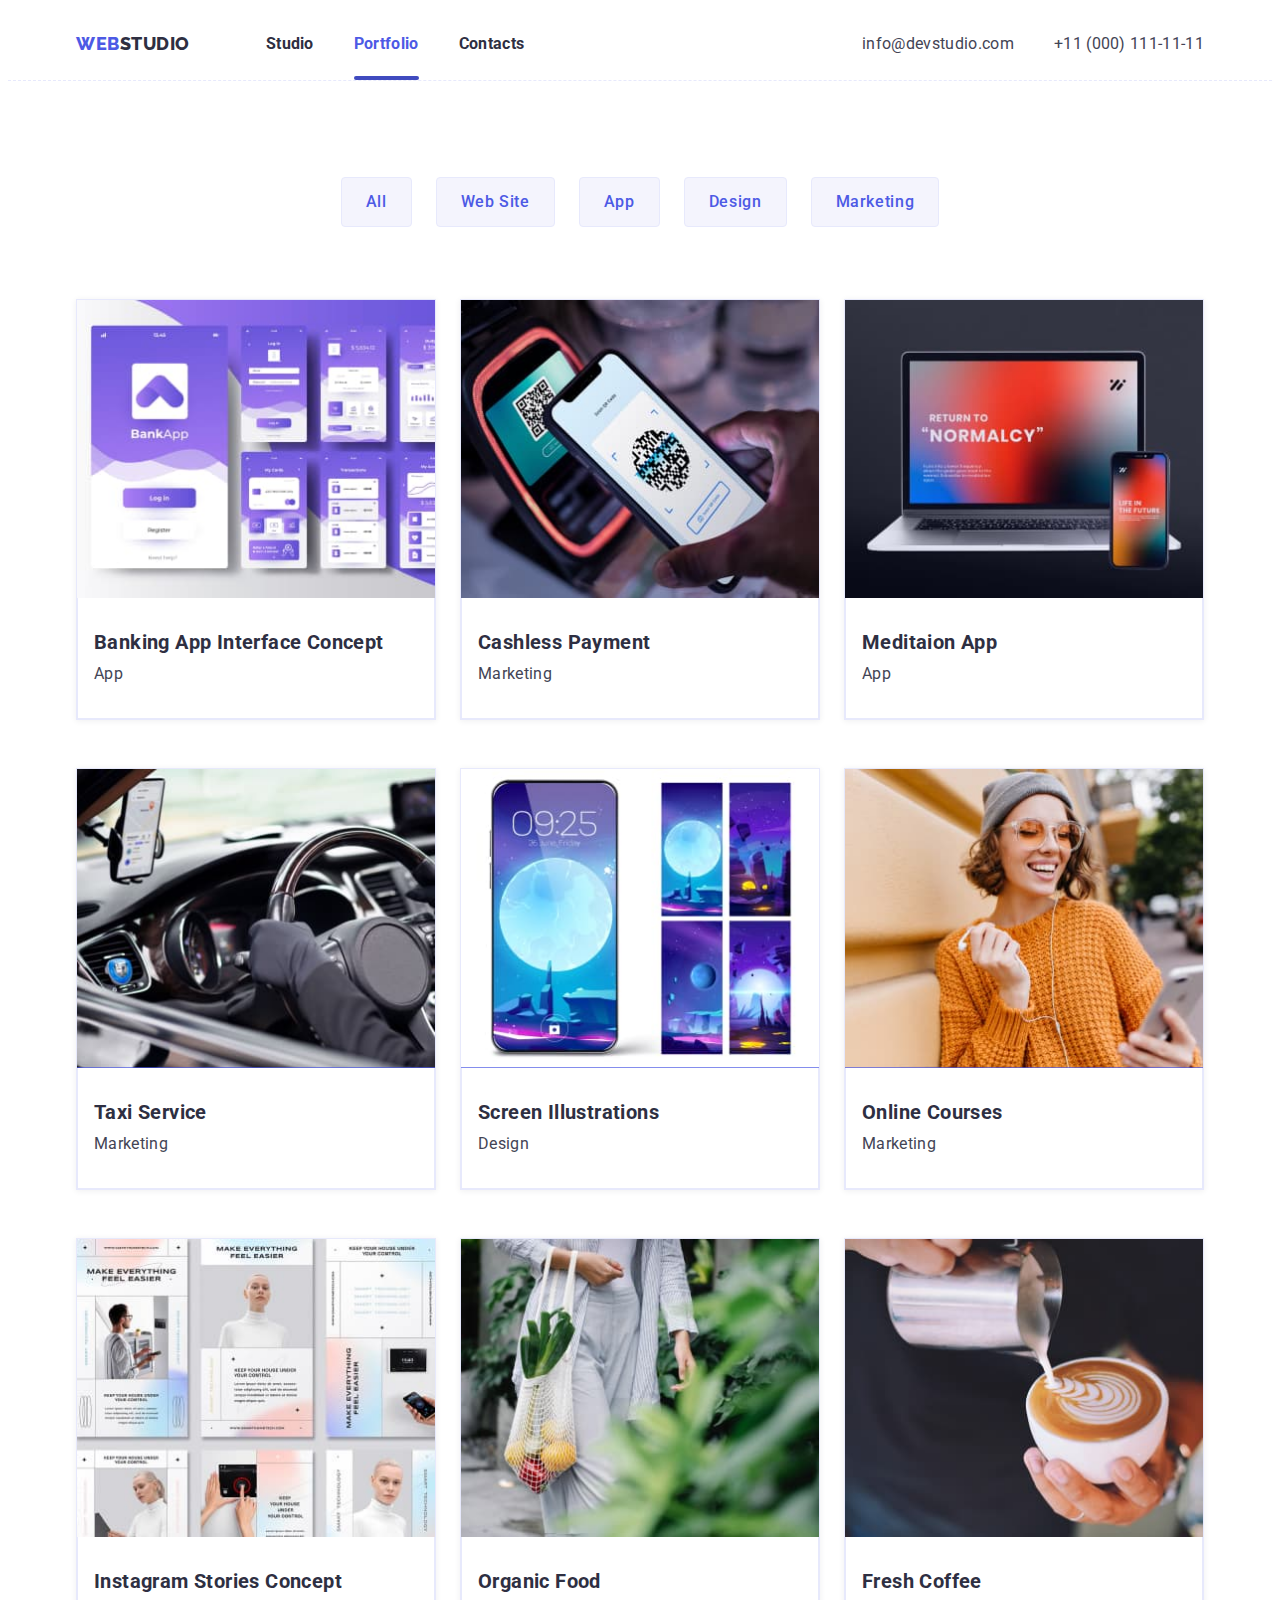
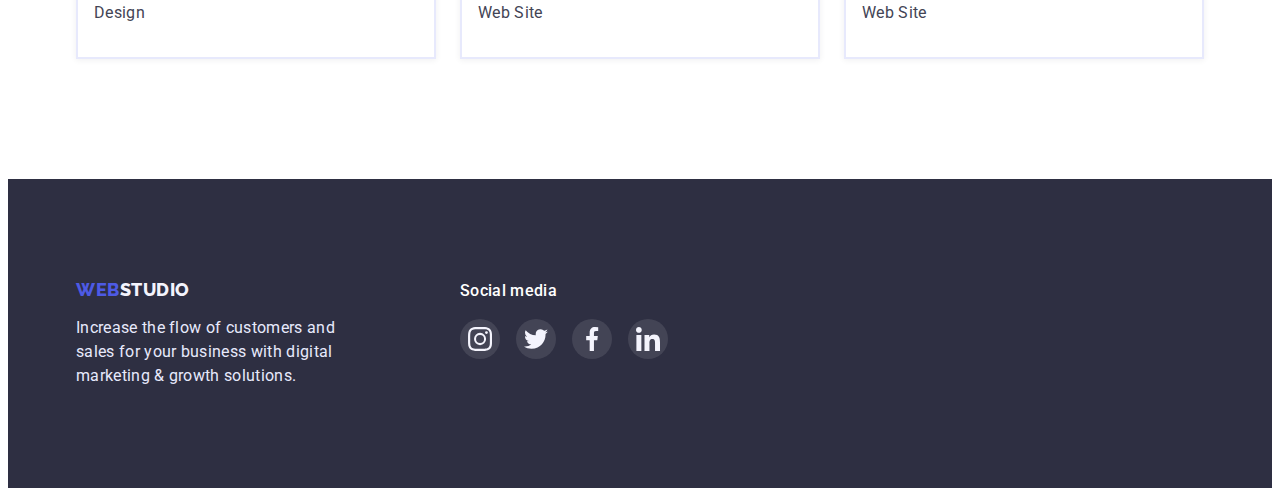
==== commit 743dd8e6: "3" ====
--- a/portfolio.html
+++ b/portfolio.html
@@ -81,18 +81,20 @@
           <!-- ----------Services-list----------- -->
           <ul class="services-list">
             <li class="item types-services">
-              <a href="" class="services-wrap">
+              <a href="" class="services-wrap link">
                 <div class="services-item-wrap">
                   <img
                     src="./images/Portfolio1.jpg"
                     alt="application tabs from the phone"
                     width="360"
                   />
-                  <p class="services-overlay">
-                    14 Stylish and User-Friendly App Design Concepts · Task Manager
-                    App · Calorie Tracker App · Exotic Fruit Ecommerce App · Cloud
-                    Storage App
-                  </p>
+                 <div class="services-overlay">
+                    <p class="services-overlay-text">
+                      14 Stylish and User-Friendly App Design Concepts · Task Manager
+                      App · Calorie Tracker App · Exotic Fruit Ecommerce App · Cloud
+                      Storage App
+                    </p>
+                 </div>
                 </div>
                 <div class="services-captions">
                   <h3 class="section-title">Banking App Interface Concept</h3>
@@ -101,18 +103,20 @@
               </a>
             </li>
             <li class="item types-services">
-              <a href="" class="services-wrap">
+              <a href="" class="services-wrap link">
                 <div class="services-item-wrap">
                   <img
                     src="./images/Portfolio2.jpg"
                     alt="blue background"
                     width="360"
                   />
-                  <p class="services-overlay">
-                    14 Stylish and User-Friendly App Design Concepts · Task Manager
-                    App · Calorie Tracker App · Exotic Fruit Ecommerce App · Cloud
-                    Storage App
-                  </p>
+                  <div class="services-overlay">
+                    <p class="services-overlay-text">
+                      14 Stylish and User-Friendly App Design Concepts · Task Manager
+                      App · Calorie Tracker App · Exotic Fruit Ecommerce App · Cloud
+                      Storage App
+                    </p>
+                  </div>
                 </div>
                 <div class="services-captions">
                   <h3 class="section-title">Cashless Payment</h3>
@@ -121,18 +125,20 @@
               </a>
             </li>
             <li class="item types-services">
-              <a href="" class="services-wrap">
+              <a href="" class="services-wrap link">
                 <div class="services-item-wrap">
                   <img
                     src="./images/Portfolio3.jpg"
                     alt="an image of a laptop and a smartphone"
                     width="360"
                   />
-                  <p class="services-overlay">
-                    14 Stylish and User-Friendly App Design Concepts · Task Manager
-                    App · Calorie Tracker App · Exotic Fruit Ecommerce App · Cloud
-                    Storage App
-                  </p>
+                  <div class="services-overlay">
+                    <p class="services-overlay-text">
+                      14 Stylish and User-Friendly App Design Concepts · Task Manager
+                      App · Calorie Tracker App · Exotic Fruit Ecommerce App · Cloud
+                      Storage App
+                    </p>
+                  </div>
                 </div>
                 <div class="services-captions">
                   <h3 class="section-title">Meditaion App</h3>
@@ -141,18 +147,20 @@
               </a>
             </li>
             <li class="item types-services">
-              <a href="" class="services-wrap">
+              <a href="" class="services-wrap link">
                 <div class="services-item-wrap">
                   <img
                     src="./images/Portfolio4.jpg"
                     alt="smartphone taxi service application"
                     width="360"
                   />
-                  <p class="services-overlay">
-                    14 Stylish and User-Friendly App Design Concepts · Task Manager
-                    App · Calorie Tracker App · Exotic Fruit Ecommerce App · Cloud
-                    Storage App
-                  </p>
+                  <div class="services-overlay">
+                    <p class="services-overlay-text">
+                      14 Stylish and User-Friendly App Design Concepts · Task Manager
+                      App · Calorie Tracker App · Exotic Fruit Ecommerce App · Cloud
+                      Storage App
+                    </p>
+                  </div>
                 </div>
                 <div class="services-captions">
                   <h3 class="section-title">Taxi Service</h3>
@@ -161,18 +169,20 @@
               </a>
             </li>
             <li class="item types-services">
-              <a href="" class="services-wrap">
+              <a href="" class="services-wrap link">
                 <div class="services-item-wrap">
                   <img
                     src="./images/Portfolio5.jpg"
                     alt="screen Illustrations with Moon and Space"
                     width="360"
                   />
-                  <p class="services-overlay">
-                    14 Stylish and User-Friendly App Design Concepts · Task Manager
-                    App · Calorie Tracker App · Exotic Fruit Ecommerce App · Cloud
-                    Storage App
-                  </p>
+                  <div class="services-overlay">
+                    <p class="services-overlay-text">
+                      14 Stylish and User-Friendly App Design Concepts · Task Manager
+                      App · Calorie Tracker App · Exotic Fruit Ecommerce App · Cloud
+                      Storage App
+                    </p>
+                  </div>
                 </div>
                 <div class="services-captions">
                   <h3 class="section-title">Screen Illustrations</h3>
@@ -181,18 +191,20 @@
               </a>
             </li>
             <li class="item types-services">
-             <a href="" class="services-wrap">
+             <a href="" class="services-wrap link">
                <div class="services-item-wrap">
                   <img
                     src="./images/Portfolio6.jpg"
                     alt="a woman in headphones with a smartphone listens to music or courses"
                     width="360"
                   />
-                  <p class="services-overlay">
-                    14 Stylish and User-Friendly App Design Concepts · Task Manager
-                    App · Calorie Tracker App · Exotic Fruit Ecommerce App · Cloud
-                    Storage App
-                  </p>
+                  <div class="services-overlay">
+                    <p class="services-overlay-text">
+                      14 Stylish and User-Friendly App Design Concepts · Task Manager
+                      App · Calorie Tracker App · Exotic Fruit Ecommerce App · Cloud
+                      Storage App
+                    </p>
+                  </div>
                </div>
                 <div class="services-captions">
                   <h3 class="section-title">Online Courses</h3>
@@ -201,18 +213,20 @@
              </a>
             </li>
             <li class="item types-services">
-              <a href="" class="services-wrap">
+              <a href="" class="services-wrap link">
                 <div class="services-item-wrap">
                   <img
                     src="./images/Portfolio7.jpg"
                     alt="application with instagram stories concept"
                     width="360"
                   />
-                  <p class="services-overlay">
-                    14 Stylish and User-Friendly App Design Concepts · Task Manager
-                    App · Calorie Tracker App · Exotic Fruit Ecommerce App · Cloud
-                    Storage App
-                  </p>
+                  <div class="services-overlay">
+                    <p class="services-overlay-text">
+                      14 Stylish and User-Friendly App Design Concepts · Task Manager
+                      App · Calorie Tracker App · Exotic Fruit Ecommerce App · Cloud
+                      Storage App
+                    </p>
+                  </div>
                 </div>
                 <div class="services-captions">
                   <h3 class="section-title">Instagram Stories Concept</h3>
@@ -221,18 +235,20 @@
               </a>
             </li>
             <li class="item types-services">
-              <a href="" class="services-wrap">
+              <a href="" class="services-wrap link">
                 <div class="services-item-wrap">
                   <img
                     src="./images/Portfolio8.jpg"
                     alt="mesh bag with organic food"
                     width="360"
                   />
-                  <p class="services-overlay">
-                    14 Stylish and User-Friendly App Design Concepts · Task Manager
-                    App · Calorie Tracker App · Exotic Fruit Ecommerce App · Cloud
-                    Storage App
-                  </p>
+                  <div class="services-overlay">
+                    <p class="services-overlay-text">
+                      14 Stylish and User-Friendly App Design Concepts · Task Manager
+                      App · Calorie Tracker App · Exotic Fruit Ecommerce App · Cloud
+                      Storage App
+                    </p>
+                  </div>
                 </div>
                 <div class="services-captions">
                   <h3 class="section-title">Organic Food</h3>
@@ -241,18 +257,20 @@
               </a>
             </li>
             <li class="item types-services">
-              <a href="" class="services-wrap">
+              <a href="" class="services-wrap link">
                 <div class="services-item-wrap">
                   <img
                     src="./images/Portfolio9.jpg"
                     alt="a cup coffee with milk"
                     width="360"
                   />
-                  <p class="services-overlay">
-                    14 Stylish and User-Friendly App Design Concepts · Task Manager
-                    App · Calorie Tracker App · Exotic Fruit Ecommerce App · Cloud
-                    Storage App
-                  </p>
+                  <div class="services-overlay">
+                    <p class="services-overlay-text">
+                      14 Stylish and User-Friendly App Design Concepts · Task Manager
+                      App · Calorie Tracker App · Exotic Fruit Ecommerce App · Cloud
+                      Storage App
+                    </p>
+                  </div>
                 </div>
                 <div class="services-captions">
                   <h3 class="section-title">Fresh Coffee</h3>
--- a/css/style.css
+++ b/css/style.css
@@ -50,7 +50,6 @@
   padding-left: 15px;
   padding-right: 15px;
   margin: 0 auto;
-  outline: 1px solid red;
 }
 
 ul {
@@ -579,10 +578,11 @@
   position: absolute;
   right: 24px;
   top: 24px;
-  padding: 8px;
+  display: flex;
   width: 24px;
   height: 24px;
-
+  align-items: center;
+  justify-content: center;
   background-color: #E7E9FC;
 
   border-radius: 50%;
@@ -653,7 +653,7 @@
 .services-button:focus {
   color: var(--second-accent-color);
   background-color: var(--accent-color);
-  border: #404BBF;
+  border: 1px solid #404BBF;
   box-shadow: 0px 3px 1px rgba(0, 0, 0, 0.1), 0px 2px 1px rgba(0, 0, 0, 0.08), 0px 2px 2px rgba(0, 0, 0, 0.12);
 }
 
@@ -662,6 +662,11 @@
   justify-content: center;
   gap: 24px;
 }
+
+
+
+/* -----------Servises list-------- */
+
 
 .services-list {
   display: flex;
@@ -671,27 +676,24 @@
   margin-top: 72px;
 }
 
-.services-list .item {
+.types-services {
   width: calc((100% - 48px) / 3);
-  /* margin-right: 24px;
-  margin-bottom: 48px; */
-
-
-}
-
-/* .services-list .item:nth-child(3n) {
-  margin-right: 0;
-}
-
-.services-list .item:nth-last-child(-n+3) {
-  margin-bottom: 0;
-} */
-
-.types-services:hover .services-captions,
+  border: 1px solid #E7E9FC;
+  box-shadow: 0px 1px 6px rgba(46, 47, 66, 0.08);
+}
+
+.types-services:hover,
+.types-services:focus {
+  border: 0.5px solid #F4F4FD;
+  box-shadow: 0px 1px 6px rgba(46, 47, 66, 0.08), 0px 1px 1px rgba(46, 47, 66, 0.16), 0px 2px 1px rgba(46, 47, 66, 0.08);
+}
+
+
+/* .types-services:hover .services-captions,
 .types-services:focus .services-captions {
   box-shadow: 0px 1px 6px rgba(46, 47, 66, 0.08), 0px 1px 1px rgba(46, 47, 66, 0.16), 0px 2px 1px rgba(46, 47, 66, 0.08);
   border: 0.5px solid #F4F4FD;
-}
+} */
 
 .services-item-wrap {
   position: relative;
@@ -709,13 +711,15 @@
   padding-right: 32px;
   padding-top: 40px;
   padding-bottom: 164px;
-
+  background-color: var(--accent-color);
+
+}
+
+.services-overlay-text {
   font-size: 16px;
   line-height: 1.5;
   letter-spacing: 0.02em;
   color: var(--background-light-color);
-  background-color: var(--accent-color);
-
 }
 
 .services-wrap:hover .services-overlay,
@@ -730,7 +734,7 @@
   border-right: 1px solid #E7E9FC;
   border-bottom: 1px solid #E7E9FC;
   border-left: 1px solid #E7E9FC;
-  box-shadow: 0px 1px 6px rgba(46, 47, 66, 0.08);
+
 }
 
 .section-title {
